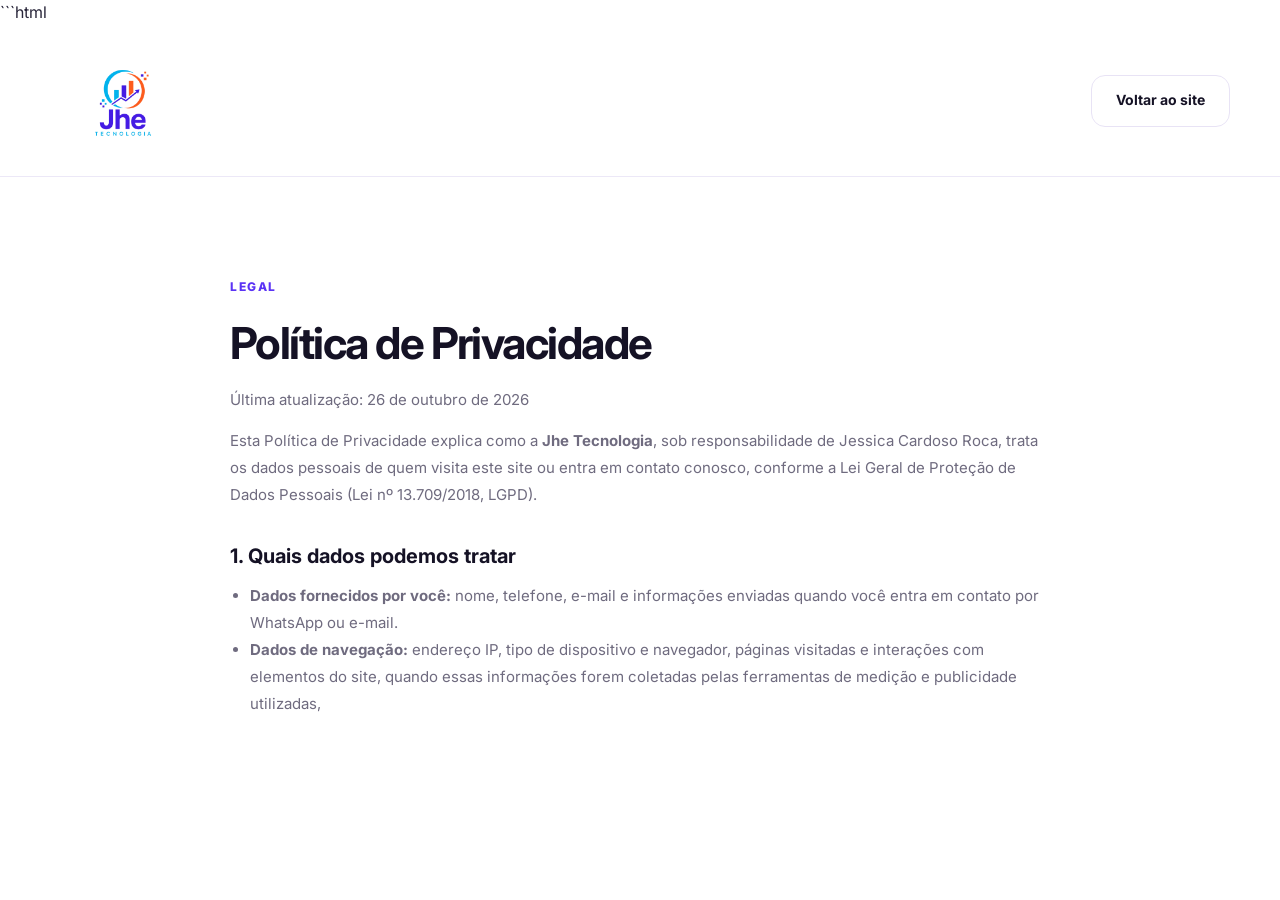
==== politica.html @ 6d031c2f "Rename privacidade.html to politica.html" ====
```html
<!DOCTYPE html>
<html lang="pt-BR">
<head>
    <meta charset="UTF-8">
    <meta name="viewport" content="width=device-width, initial-scale=1.0">

    <title>Política de Privacidade | Jhe Tecnologia</title>

    <meta
        name="description"
        content="Política de Privacidade da Jhe Tecnologia: informações sobre o tratamento de dados pessoais, cookies e contatos realizados pelo site."
    >

    <meta name="robots" content="index, follow">

    <link
        rel="canonical"
        href="https://www.jhetecnologia.com.br/privacidade.html"
    >

    <link rel="icon" type="image/png" href="Logo.png">

    <link rel="preconnect" href="https://fonts.googleapis.com">
    <link rel="preconnect" href="https://fonts.gstatic.com" crossorigin>

    <link
        href="https://fonts.googleapis.com/css2?family=Inter:wght@400;500;600;700;800&display=swap"
        rel="stylesheet"
    >

    <link rel="stylesheet" href="estilos.css">
</head>

<body>

    <header class="header">
        <div class="container header-content">

            <a
                href="index.html"
                class="logo"
                aria-label="Jhe Tecnologia - página inicial"
            >
                <img
                    src="Logo.png"
                    alt="Jhe Tecnologia"
                    class="logo-image"
                >
            </a>

            <a href="index.html" class="btn btn-secondary">
                Voltar ao site
            </a>

        </div>
    </header>

    <main>
        <section class="section">
            <div class="container legal">

                <span class="section-kicker">LEGAL</span>

                <h1>Política de Privacidade</h1>

                <p class="legal-date">
                    Última atualização: 26 de outubro de 2026
                </p>

                <p>
                    Esta Política de Privacidade explica como a
                    <strong>Jhe Tecnologia</strong>, sob responsabilidade
                    de Jessica Cardoso Roca, trata os dados pessoais de
                    quem visita este site ou entra em contato conosco,
                    conforme a Lei Geral de Proteção de Dados Pessoais
                    (Lei nº 13.709/2018, LGPD).
                </p>

                <h2>1. Quais dados podemos tratar</h2>

                <ul>
                    <li>
                        <strong>Dados fornecidos por você:</strong>
                        nome, telefone, e-mail e informações enviadas
                        quando você entra em contato por WhatsApp ou
                        e-mail.
                    </li>

                    <li>
                        <strong>Dados de navegação:</strong>
                        endereço IP, tipo de dispositivo e navegador,
                        páginas visitadas e interações com elementos
                        do site, quando essas informações forem
                        coletadas pelas ferramentas de medição e
                        publicidade utilizadas,
---- estilos.css ----
/* =========================================================
   ESTILOS PRINCIPAIS
   ========================================================= */

:root {
  --primary: #5B33F5;
  --primary-dark: #4326C9;
  --secondary: #24BAEF;
  --orange: #FF6839;

  --dark: #151225;
  --dark-2: #211B38;

  --light: #f7f5ff;
  --light-2: #efebff;

  --white: #ffffff;
  --text: #29263a;
  --muted: #6f6b7f;
  --border: #e8e3f5;

  --shadow: 0 20px 50px rgba(33, 27, 56, 0.08);
  --radius: 24px;

  --container: 1180px;
}


/* =========================================================
   RESET
   ========================================================= */

* {
  margin: 0;
  padding: 0;
  box-sizing: border-box;
}

html {
  scroll-behavior: smooth;
}

body {
  font-family: "Inter", sans-serif;
  color: var(--text);
  background: var(--white);
  line-height: 1.6;
  overflow-x: hidden;
}

img {
  max-width: 100%;
  display: block;
}

a {
  color: inherit;
  text-decoration: none;
}

button,
input,
textarea,
select {
  font: inherit;
}

.container {
  width: min(var(--container), calc(100% - 40px));
  margin: 0 auto;
}


/* =========================================================
   HEADER
   ========================================================= */

.header {
  position: sticky;
  top: 0;
  z-index: 1000;

  background: rgba(255, 255, 255, 0.94);

  backdrop-filter: blur(14px);

  border-bottom: 1px solid rgba(232, 227, 245, 0.8);
}

.header-content {
  min-height: 82px;

  display: flex;
  align-items: center;
  justify-content: space-between;

  gap: 30px;
}

.logo {
  display: inline-flex;
  align-items: center;
}

.logo-image {
  width: 150px;
  height: auto;
}

.logo-subtitle {
  margin-left: 10px;

  color: var(--muted);

  font-size: 10px;
  font-weight: 700;

  line-height: 1.2;

  white-space: nowrap;
}

.nav {
  display: flex;
  align-items: center;
  gap: 28px;
}

.nav a {
  font-size: 14px;
  font-weight: 600;
  color: var(--text);

  transition: color 0.25s ease;
}

.nav a:hover {
  color: var(--primary);
}

.menu-toggle {
  display: none;

  width: 44px;
  height: 44px;

  border: 0;
  border-radius: 12px;

  background: var(--light);

  cursor: pointer;

  align-items: center;
  justify-content: center;

  flex-direction: column;
  gap: 5px;
}

.menu-toggle span {
  width: 20px;
  height: 2px;

  background: var(--dark);

  border-radius: 4px;
}


/* =========================================================
   BOTÕES
   ========================================================= */

.btn {
  min-height: 52px;

  padding: 0 24px;

  border-radius: 14px;

  display: inline-flex;
  align-items: center;
  justify-content: center;

  gap: 8px;

  font-size: 14px;
  font-weight: 700;

  transition:
    transform 0.25s ease,
    box-shadow 0.25s ease,
    background 0.25s ease,
    border-color 0.25s ease,
    color 0.25s ease;
}

.btn:hover {
  transform: translateY(-2px);
}

.btn-primary {
  color: var(--white);

  background: var(--primary);

  box-shadow:
    0 12px 25px rgba(91, 51, 245, 0.22);
}

.btn-primary:hover {
  background: var(--primary-dark);
}

.btn-secondary {
  color: var(--dark);

  background: var(--white);

  border: 1px solid var(--border);
}

.btn-secondary:hover {
  border-color: var(--primary);
  color: var(--primary);
}


/* =========================================================
   HERO
   ========================================================= */

.hero {
  position: relative;

  padding: 100px 0 90px;

  background:
    radial-gradient(
      circle at 85% 20%,
      rgba(36, 186, 239, 0.12),
      transparent 30%
    ),
    radial-gradient(
      circle at 10% 30%,
      rgba(91, 51, 245, 0.08),
      transparent 32%
    ),
    var(--light);

  overflow: hidden;
}

.hero-grid {
  display: grid;

  grid-template-columns: 1.05fr 0.95fr;

  align-items: center;

  gap: 70px;
}

.hero-content {
  max-width: 640px;
}

.eyebrow {
  display: inline-flex;
  align-items: center;

  gap: 8px;

  margin-bottom: 18px;

  color: var(--primary);

  font-size: 12px;
  font-weight: 800;

  text-transform: uppercase;

  letter-spacing: 0.12em;
}

.hero h1 {
  max-width: 680px;

  margin-bottom: 24px;

  color: var(--dark);

  font-size: clamp(42px, 5vw, 66px);

  line-height: 1.03;

  letter-spacing: -0.045em;
}

.hero-content > p {
  max-width: 600px;

  margin-bottom: 32px;

  color: var(--muted);

  font-size: 18px;

  line-height: 1.7;
}

.hero-buttons {
  display: flex;
  flex-wrap: wrap;

  gap: 12px;
}

.hero-trust {
  display: flex;
  flex-wrap: wrap;

  gap: 10px;

  margin-top: 28px;
}

.hero-trust span {
  padding: 8px 13px;

  border-radius: 999px;

  background: rgba(255, 255, 255, 0.75);

  border: 1px solid var(--border);

  color: var(--muted);

  font-size: 11px;
  font-weight: 700;
}


/* =========================================================
   DASHBOARD / MÉTODO
   ========================================================= */

.hero-visual {
  display: flex;
  justify-content: center;
}

.dashboard {
  width: 100%;
  max-width: 540px;

  padding: 26px;

  border-radius: 28px;

  background: var(--dark);

  box-shadow:
    0 30px 70px rgba(21, 18, 37, 0.22);

  color: var(--white);
}

.dashboard-top {
  display: flex;

  justify-content: space-between;
  align-items: center;

  margin-bottom: 24px;
}

.dashboard-top small {
  display: block;

  margin-bottom: 3px;

  color: rgba(255, 255, 255, 0.52);

  font-size: 9px;
  font-weight: 700;

  letter-spacing: 0.12em;
}

.dashboard-top strong {
  font-size: 17px;
}

.dashboard-dot {
  width: 10px;
  height: 10px;

  border-radius: 50%;

  background: var(--secondary);

  box-shadow:
    0 0 18px rgba(36, 186, 239, 0.8);
}

.metrics {
  display: grid;

  grid-template-columns: repeat(3, 1fr);

  gap: 10px;
}

.metric {
  min-height: 115px;

  padding: 17px 14px;

  border-radius: 17px;

  background: rgba(255, 255, 255, 0.055);

  border: 1px solid rgba(255, 255, 255, 0.07);

  transition:
    transform 0.25s ease,
    background 0.25s ease;
}

.metric:hover {
  transform: translateY(-2px);

  background: rgba(255, 255, 255, 0.075);
}

.metric span {
  display: block;

  margin-bottom: 8px;

  color: rgba(255, 255, 255, 0.62);

  font-size: 10px;
  font-weight: 600;
}

.metric strong {
  display: block;

  margin-bottom: 5px;

  color: var(--white);

  font-size: 20px;

  line-height: 1.1;
}

.metric small {
  color: rgba(255, 255, 255, 0.42);

  font-size: 8px;

  line-height: 1.4;
}

.chart-area {
  margin-top: 18px;

  padding: 18px;

  border-radius: 18px;

  background: rgba(255, 255, 255, 0.045);

  border: 1px solid rgba(255, 255, 255, 0.06);
}

.chart-labels {
  display: flex;

  justify-content: space-between;

  color: rgba(255, 255, 255, 0.48);

  font-size: 9px;

  margin-bottom: 15px;
}

.chart {
  height: 100px;

  display: flex;

  align-items: end;

  gap: 10px;
}

.chart i {
  display: block;

  flex: 1;

  border-radius: 7px 7px 3px 3px;

  background:
    linear-gradient(
      to top,
      var(--primary),
      var(--secondary)
    );

  transition:
    opacity 0.25s ease,
    transform 0.25s ease;
}

.chart i:hover {
  opacity: 0.85;

  transform: translateY(-3px);
}

.chart i:nth-child(1) {
  height: 38%;
}

.chart i:nth-child(2) {
  height: 48%;
}

.chart i:nth-child(3) {
  height: 43%;
}

.chart i:nth-child(4) {
  height: 66%;
}

.chart i:nth-child(5) {
  height: 58%;
}

.chart i:nth-child(6) {
  height: 78%;
}

.chart i:nth-child(7) {
  height: 92%;
}

.dashboard-footer {
  display: flex;

  gap: 9px;

  flex-wrap: wrap;

  margin-top: 18px;
}

.dashboard-footer span {
  padding: 7px 10px;

  border-radius: 999px;

  background: rgba(255, 255, 255, 0.06);

  color: rgba(255, 255, 255, 0.58);

  font-size: 9px;
  font-weight: 600;
}


/* =========================================================
   SEÇÕES
   ========================================================= */

section {
  scroll-margin-top: 100px;
}

.section {
  padding: 100px 0;
}

.section-light {
  background: var(--light);
}

.section-dark {
  background: var(--dark);

  color: var(--white);
}

.section-heading {
  max-width: 720px;

  margin-bottom: 55px;
}

.section-heading.center {
  margin-left: auto;
  margin-right: auto;

  text-align: center;
}

.section-kicker {
  display: block;

  margin-bottom: 12px;

  color: var(--primary);

  font-size: 11px;
  font-weight: 800;

  text-transform: uppercase;

  letter-spacing: 0.13em;
}

.section-heading h2 {
  margin-bottom: 18px;

  color: var(--dark);

  font-size: clamp(32px, 4vw, 48px);

  line-height: 1.08;

  letter-spacing: -0.035em;
}

.section-heading p {
  color: var(--muted);

  font-size: 16px;

  line-height: 1.75;
}


/* =========================================================
   DORES / PROBLEMAS
   ========================================================= */

.pain-grid {
  display: grid;

  grid-template-columns: repeat(3, 1fr);

  gap: 18px;
}

.pain-card {
  padding: 30px;

  border: 1px solid var(--border);

  border-radius: var(--radius);

  background: var(--white);

  box-shadow: var(--shadow);

  transition:
    transform 0.25s ease,
    box-shadow 0.25s ease;
}

.pain-card:hover {
  transform: translateY(-4px);

  box-shadow:
    0 24px 55px rgba(33, 27, 56, 0.11);
}

.pain-number {
  display: inline-flex;

  margin-bottom: 22px;

  color: var(--primary);

  font-size: 12px;
  font-weight: 800;
}

.pain-card h3 {
  margin-bottom: 12px;

  color: var(--dark);

  font-size: 20px;

  line-height: 1.25;
}

.pain-card p {
  color: var(--muted);

  font-size: 14px;

  line-height: 1.7;
}


/* =========================================================
   SERVIÇOS
   ========================================================= */

.services-grid {
  display: grid;

  grid-template-columns: repeat(4, 1fr);

  gap: 18px;
}

.service-card {
  padding: 30px 24px;

  border-radius: var(--radius);

  background: var(--white);

  border: 1px solid var(--border);

  transition:
    transform 0.25s ease,
    box-shadow 0.25s ease,
    border-color 0.25s ease;
}

.service-card:hover {
  transform: translateY(-5px);

  border-color: rgba(91, 51, 245, 0.25);

  box-shadow: var(--shadow);
}

.service-number {
  display: block;

  margin-bottom: 24px;

  color: var(--primary);

  font-size: 11px;
  font-weight: 800;
}

.service-card h3 {
  margin-bottom: 12px;

  color: var(--dark);

  font-size: 20px;

  line-height: 1.25;
}

.service-card p {
  color: var(--muted);

  font-size: 13px;

  line-height: 1.7;
}

.service-card p strong {
  color: var(--dark);

  font-weight: 700;
}


/* =========================================================
   BOTÃO DOS SERVIÇOS
   ========================================================= */

.service-card .btn {
  width: 100%;

  min-height: 46px;

  margin-top: 24px;

  color: var(--primary);

  background: var(--white);

  border: 1px solid rgba(91, 51, 245, 0.30);

  box-shadow:
    0 5px 14px rgba(33, 27, 56, 0.04);

  transition:
    background 0.25s ease,
    border-color 0.25s ease,
    color 0.25s ease,
    transform 0.25s ease,
    box-shadow 0.25s ease;
}

.service-card .btn:hover {
  background: var(--primary);

  border-color: var(--primary);

  color: var(--white);

  transform: translateY(-3px);

  box-shadow:
    0 12px 25px rgba(91, 51, 245, 0.24);
}


/* =========================================================
   DIFERENCIAIS
   ========================================================= */

.differentials {
  background: var(--dark);

  color: var(--white);
}

.differentials .section-heading h2 {
  color: var(--white);
}

.differentials .section-heading p {
  color: rgba(255, 255, 255, 0.62);
}

.differentials-grid {
  display: grid;

  grid-template-columns: repeat(4, 1fr);

  gap: 18px;
}

.differential-card {
  padding: 30px 24px;

  border-radius: var(--radius);

  background: rgba(255, 255, 255, 0.045);

  border: 1px solid rgba(255, 255, 255, 0.08);

  transition:
    transform 0.25s ease,
    background 0.25s ease,
    border-color 0.25s ease;
}

.differential-card:hover {
  transform: translateY(-4px);

  background: rgba(255, 255, 255, 0.065);

  border-color: rgba(36, 186, 239, 0.22);
}

.differential-number {
  display: block;

  margin-bottom: 22px;

  color: var(--secondary);

  font-size: 11px;
  font-weight: 800;
}

.differential-card h3 {
  margin-bottom: 12px;

  font-size: 18px;
}

.differential-card p {
  color: rgba(255, 255, 255, 0.58);

  font-size: 13px;

  line-height: 1.7;
}


/* =========================================================
   SOBRE
   ========================================================= */

.about-grid {
  display: grid;

  grid-template-columns: 0.85fr 1.15fr;

  gap: 70px;

  align-items: center;
}

.about-box {
  min-height: 350px;

  padding: 40px;

  border-radius: 30px;

  background:
    linear-gradient(
      145deg,
      rgba(91, 51, 245, 0.12),
      rgba(36, 186, 239, 0.08)
    );

  border: 1px solid var(--border);

  display: flex;

  flex-direction: column;

  justify-content: center;
}

.about-box span {
  margin-bottom: 12px;

  color: var(--primary);

  font-size: 11px;
  font-weight: 800;

  text-transform: uppercase;

  letter-spacing: 0.12em;
}

.about-box strong {
  color: var(--dark);

  font-size: 32px;

  line-height: 1.15;
}

.about-content h2 {
  margin-bottom: 20px;

  color: var(--dark);

  font-size: clamp(32px, 4vw, 46px);

  line-height: 1.08;

  letter-spacing: -0.035em;
}

.about-content p {
  margin-bottom: 17px;

  color: var(--muted);

  font-size: 15px;

  line-height: 1.8;
}

.about-content p strong {
  color: var(--dark);

  font-weight: 800;
}

.about-highlight {
  display: inline-block;

  margin-bottom: 18px !important;

  color: var(--primary) !important;

  font-size: 16px !important;

  line-height: 1.5 !important;
}


/* =========================================================
   PROCESSO
   ========================================================= */

.process-grid {
  display: grid;

  grid-template-columns: repeat(4, 1fr);

  gap: 18px;
}

.process-card {
  padding: 28px 24px;

  border-radius: var(--radius);

  background: var(--white);

  border: 1px solid var(--border);

  transition:
    transform 0.25s ease,
    box-shadow 0.25s ease;
}

.process-card:hover {
  transform: translateY(-4px);

  box-shadow: var(--shadow);
}

.process-number {
  display: inline-flex;

  width: 38px;
  height: 38px;

  align-items: center;
  justify-content: center;

  margin-bottom: 22px;

  border-radius: 12px;

  background: var(--light-2);

  color: var(--primary);

  font-size: 12px;
  font-weight: 800;
}

.process-card h3 {
  margin-bottom: 10px;

  color: var(--dark);

  font-size: 18px;
}

.process-card p {
  color: var(--muted);

  font-size: 13px;

  line-height: 1.7;
}


/* =========================================================
   INVESTIMENTOS
   ========================================================= */

.investments {
  background: var(--light);
}


/*
   5 planos:
   3 na primeira linha
   2 centralizados na segunda linha
*/

.plans-grid {
  display: grid;

  grid-template-columns: repeat(6, minmax(0, 1fr));

  gap: 18px;

  align-items: stretch;
}


/* =========================================================
   PLANOS
   ========================================================= */

.plan {
  grid-column: span 2;

  min-width: 0;

  padding: 32px 24px;

  border-radius: 24px;

  background: var(--white);

  border: 1px solid var(--border);

  display: flex;

  flex-direction: column;

  transition:
    transform 0.25s ease,
    box-shadow 0.25s ease,
    border-color 0.25s ease;
}


/* =========================================================
   POSIÇÃO DOS PLANOS
   ========================================================= */

.plan:nth-child(1) {
  order: 1;
}

.plan:nth-child(2) {
  order: 2;
}

.plan:nth-child(3) {
  order: 3;
}

.plan:nth-child(4) {
  order: 4;

  grid-column: 2 / span 2;
}

.plan:nth-child(5) {
  order: 5;

  grid-column: 4 / span 2;
}


/* =========================================================
   HOVER DOS PLANOS
   ========================================================= */

.plan:hover {
  transform: translateY(-5px);

  box-shadow: var(--shadow);
}


/* =========================================================
   PLANO DESTAQUE
   ========================================================= */

.plan.featured {
  position: relative;

  border-color: var(--primary);

  box-shadow:
    0 18px 45px rgba(91, 51, 245, 0.12);
}

.plan-badge {
  position: absolute;

  top: 18px;
  right: 18px;

  padding: 6px 9px;

  border-radius: 999px;

  background: var(--primary);

  color: var(--white);

  font-size: 8px;
  font-weight: 800;

  letter-spacing: 0.04em;
}


/* =========================================================
   CABEÇALHO DOS PLANOS
   ========================================================= */

.plan-header {
  margin-bottom: 25px;
}

.plan-name {
  min-height: 54px;

  margin-bottom: 13px;

  color: var(--dark);

  font-size: 18px;

  line-height: 1.25;

  font-weight: 800;
}

.plan h3 {
  margin-bottom: 6px;

  color: var(--primary);

  font-size: 31px;

  line-height: 1;

  letter-spacing: -0.035em;
}

.plan-period {
  display: inline-block;

  margin-bottom: 10px;

  color: var(--muted);

  font-size: 9px;

  font-weight: 800;

  line-height: 1.2;

  letter-spacing: 0.08em;
}

.plan-header p {
  min-height: 92px;

  color: var(--muted);

  font-size: 11px;

  line-height: 1.6;
}


/* =========================================================
   OBSERVAÇÃO DOS INVESTIMENTOS
   ========================================================= */

.plans-note {
  max-width: 760px;

  margin: 25px auto 0;

  color: var(--muted);

  font-size: 11px;

  line-height: 1.6;

  text-align: center;
}


/* =========================================================
   LISTA DOS PLANOS
   ========================================================= */

.plan-list {
  list-style: none;

  display: grid;

  gap: 11px;

  margin-bottom: 28px;

  flex: 1;
}

.plan li {
  position: relative;

  padding-left: 20px;

  color: var(--text);

  font-size: 12px;

  line-height: 1.55;
}

.plan li::before {
  content: "✓";

  position: absolute;

  left: 0;
  top: 0;

  color: var(--primary);

  font-size: 12px;

  font-weight: 800;
}


/* =========================================================
   BOTÃO DOS PLANOS
   ========================================================= */

.plan .btn {
  width: 100%;

  min-height: 49px;

  margin-top: auto;

  font-size: 13px;
}


/* =========================================================
   FAQ
   ========================================================= */

.faq-grid {
  max-width: 900px;

  margin: 0 auto;
}

.faq-item {
  margin-bottom: 16px;

  padding: 0;

  border: 1px solid var(--border);

  border-radius: 20px;

  background: var(--white);

  box-shadow:
    0 10px 30px rgba(33, 27, 56, 0.045);

  overflow: hidden;

  transition:
    border-color 0.25s ease,
    box-shadow 0.25s ease,
    transform 0.25s ease;
}

.faq-item:hover {
  border-color: rgba(91, 51, 245, 0.28);

  box-shadow:
    0 16px 38px rgba(33, 27, 56, 0.09);

  transform: translateY(-2px);
}

.faq-item summary {
  position: relative;

  display: flex;

  align-items: center;

  min-height: 74px;

  padding: 22px 62px 22px 26px;

  list-style: none;

  cursor: pointer;

  color: var(--dark);

  font-size: 15px;

  font-weight: 700;

  transition:
    color 0.25s ease,
    background 0.25s ease;
}

.faq-item summary::-webkit-details-marker {
  display: none;
}

.faq-item summary::after {
  content: "+";

  position: absolute;

  right: 20px;
  top: 50%;

  width: 32px;
  height: 32px;

  display: flex;

  align-items: center;
  justify-content: center;

  transform: translateY(-50%);

  border-radius: 50%;

  background: var(--light-2);

  color: var(--primary);

  font-size: 20px;

  font-weight: 400;

  transition:
    transform 0.25s ease,
    background 0.25s ease,
    color 0.25s ease;
}

.faq-item summary:hover {
  color: var(--primary);

  background: rgba(91, 51, 245, 0.025);
}

.faq-item[open] {
  border-color: rgba(91, 51, 245, 0.30);

  box-shadow:
    0 18px 42px rgba(91, 51, 245, 0.08);
}

.faq-item[open] summary {
  color: var(--primary);

  background: rgba(91, 51, 245, 0.025);
}

.faq-item[open] summary::after {
  content: "−";

  background: var(--primary);

  color: var(--white);
}

.faq-item p {
  max-width: 800px;

  margin: 0;

  padding: 0 26px 26px;

  color: var(--muted);

  font-size: 14px;

  line-height: 1.8;
}


/* =========================================================
   BLOCO MARKETING DIGITAL
   ========================================================= */

.seo-section {
  padding: 100px 0;

  background:
    linear-gradient(
      180deg,
      var(--white) 0%,
      var(--light) 100%
    );
}

.seo-grid {
  display: grid;

  grid-template-columns: 1.05fr 0.95fr;

  gap: 60px;

  align-items: center;
}

.seo-content {
  max-width: 680px;

  padding: 42px;

  border-radius: 28px;

  background: var(--white);

  border: 1px solid var(--border);

  box-shadow:
    0 18px 45px rgba(33, 27, 56, 0.06);
}

.seo-content h2 {
  margin-bottom: 18px;

  color: var(--dark);

  font-size: clamp(32px, 4vw, 46px);

  line-height: 1.08;

  letter-spacing: -0.035em;
}

.seo-content p {
  color: var(--muted);

  font-size: 15px;

  line-height: 1.8;
}

.seo-points {
  display: grid;

  gap: 12px;
}

.seo-point {
  padding: 21px;

  border-radius: 18px;

  background: var(--white);

  border: 1px solid var(--border);

  box-shadow:
    0 8px 24px rgba(33, 27, 56, 0.035);

  transition:
    transform 0.25s ease,
    border-color 0.25s ease,
    box-shadow 0.25s ease;
}

.seo-point:hover {
  transform: translateY(-3px);

  border-color: rgba(91, 51, 245, 0.22);

  box-shadow:
    0 14px 30px rgba(33, 27, 56, 0.07);
}

.seo-point strong {
  display: block;

  margin-bottom: 5px;

  color: var(--dark);

  font-size: 14px;
}

.seo-point span {
  color: var(--muted);

  font-size: 12px;

  line-height: 1.6;
}


/* =========================================================
   CTA
   ========================================================= */

.cta {
  padding: 100px 0;

  background:
    radial-gradient(
      circle at 20% 20%,
      rgba(36, 186, 239, 0.18),
      transparent 30%
    ),
    radial-gradient(
      circle at 80% 80%,
      rgba(91, 51, 245, 0.22),
      transparent 32%
    ),
    var(--dark);

  color: var(--white);
}

.cta-box {
  position: relative;

  max-width: 900px;

  margin: 0 auto;

  padding: 70px 60px;

  text-align: center;

  border-radius: 28px;

  background:
    linear-gradient(
      135deg,
      rgba(91, 51, 245, 0.97),
      rgba(67, 38, 201, 0.97)
    );

  border: 1px solid rgba(255, 255, 255, 0.12);

  box-shadow:
    0 30px 70px rgba(21, 18, 37, 0.28);

  overflow: hidden;

  transition:
    transform 0.25s ease,
    box-shadow 0.25s ease;
}

.cta-box:hover {
  transform: translateY(-3px);

  box-shadow:
    0 35px 80px rgba(21, 18, 37, 0.32);
}

.cta-box::before {
  content: "";

  position: absolute;

  width: 280px;
  height: 280px;

  top: -165px;
  right: -80px;

  border-radius: 50%;

  background: rgba(255, 255, 255, 0.08);
}

.cta-box::after {
  content: "";

  position: absolute;

  width: 220px;
  height: 220px;

  bottom: -160px;
  left: -60px;

  border-radius: 50%;

  background: rgba(36, 186, 239, 0.11);
}

.cta-box h2,
.cta-box p,
.cta-box .btn {
  position: relative;

  z-index: 1;
}

.cta-box h2 {
  margin-bottom: 18px;

  color: var(--white);

  font-size: clamp(34px, 5vw, 52px);

  line-height: 1.08;

  letter-spacing: -0.04em;
}

.cta-box p {
  max-width: 650px;

  margin: 0 auto 32px;

  color: rgba(255, 255, 255, 0.80);

  font-size: 16px;

  line-height: 1.75;
}

.cta .btn-primary {
  min-width: 190px;

  background: var(--white);

  color: var(--primary);

  box-shadow:
    0 12px 28px rgba(21, 18, 37, 0.18);
}

.cta .btn-primary:hover {
  background: var(--light);

  color: var(--primary-dark);

  box-shadow:
    0 16px 32px rgba(21, 18, 37, 0.24);
}


/* =========================================================
   FOOTER
   ========================================================= */

.footer {
  padding: 70px 0 25px;

  background: #100d1c;

  color: rgba(255, 255, 255, 0.58);
}

.footer-grid {
  display: grid;

  grid-template-columns:
    1.4fr
    1fr
    1fr
    1.2fr;

  gap: 45px;

  padding-bottom: 45px;

  border-bottom: 1px solid rgba(255, 255, 255, 0.08);
}

.footer-brand .logo {
  display: inline-flex;

  margin-bottom: 18px;
}

.footer-brand .logo-image {
  width: 135px;

  height: auto;
}

.footer-brand p {
  max-width: 300px;

  margin: 0;

  color: rgba(255, 255, 255, 0.52);

  font-size: 13px;

  line-height: 1.7;
}

.footer-column {
  display: flex;

  flex-direction: column;

  align-items: flex-start;

  gap: 11px;
}

.footer-column h3 {
  margin: 0 0 8px;

  color: var(--white);

  font-size: 13px;

  font-weight: 700;
}

.footer-column a {
  color: rgba(255, 255, 255, 0.55);

  font-size: 13px;

  line-height: 1.5;

  transition:
    color 0.25s ease,
    transform 0.25s ease;
}

.footer-column a:hover {
  color: var(--white);

  transform: translateX(2px);
}


/* =========================================================
   REDES SOCIAIS
   ========================================================= */

.social-links {
  display: flex;

  align-items: center;

  gap: 10px;

  margin-top: 12px;
}

.social-links a {
  width: 38px;
  height: 38px;

  display: inline-flex;

  align-items: center;
  justify-content: center;

  border-radius: 11px;

  background: rgba(255, 255, 255, 0.06);

  border: 1px solid rgba(255, 255, 255, 0.08);

  color: rgba(255, 255, 255, 0.70);

  transition:
    color 0.25s ease,
    background 0.25s ease,
    transform 0.25s ease,
    border-color 0.25s ease;
}

.social-links a:hover {
  color: var(--white);

  background: rgba(91, 51, 245, 0.28);

  border-color: rgba(91, 51, 245, 0.45);

  transform: translateY(-2px);
}

.social-links svg {
  width: 18px;
  height: 18px;

  display: block;

  fill: currentColor;
}


/* =========================================================
   RODAPÉ INFERIOR
   ========================================================= */

.footer-bottom {
  display: flex;

  align-items: center;

  justify-content: space-between;

  gap: 20px;

  padding-top: 22px;

  color: rgba(255, 255, 255, 0.38);

  font-size: 11px;
}

.footer-bottom a {
  color: rgba(255, 255, 255, 0.48);

  transition: color 0.25s ease;
}

.footer-bottom a:hover {
  color: var(--white);
}


/* =========================================================
   WHATSAPP FLUTUANTE
   NÃO ALTERAR VISUAL
   ========================================================= */

.whatsapp {
  position: fixed;

  right: 22px;
  bottom: 22px;

  z-index: 900;

  width: 58px;
  height: 58px;

  display: flex;

  align-items: center;
  justify-content: center;

  border-radius: 50%;

  background: #25D366;

  color: var(--white);

  box-shadow:
    0 14px 30px rgba(37, 211, 102, 0.28);

  transition:
    transform 0.25s ease,
    box-shadow 0.25s ease;
}

.whatsapp:hover {
  transform: translateY(-4px);

  box-shadow:
    0 18px 35px rgba(37, 211, 102, 0.35);
}

.whatsapp svg {
  width: 30px;
  height: 30px;

  display: block;

  fill: currentColor;
}


/* =========================================================
   ANIMAÇÕES
   ========================================================= */

.reveal {
  opacity: 0;

  transform: translateY(22px);

  transition:
    opacity 0.7s ease,
    transform 0.7s ease;
}

.reveal.visible {
  opacity: 1;

  transform: translateY(0);
}


/* =========================================================
   TABLET / NOTEBOOK
   ========================================================= */

@media (max-width: 1100px) {

  .hero-grid {
    gap: 45px;
  }

  .services-grid,
  .differentials-grid,
  .process-grid {
    grid-template-columns: repeat(2, 1fr);
  }

  .plans-grid {
    grid-template-columns: repeat(2, minmax(0, 1fr));
  }

  .plan:nth-child(4),
  .plan:nth-child(5) {
    grid-column: span 1;
  }
}


/* =========================================================
   TABLET
   ========================================================= */

@media (max-width: 900px) {

  .header-content {
    min-height: 72px;
  }

  .menu-toggle {
    display: flex;
  }

  .nav {
    position: absolute;

    top: 72px;

    left: 20px;
    right: 20px;

    display: none;

    flex-direction: column;

    align-items: stretch;

    gap: 0;

    padding: 10px;

    border-radius: 18px;

    background: var(--white);

    border: 1px solid var(--border);

    box-shadow: var(--shadow);
  }

  .nav.active {
    display: flex;
  }

  .nav a {
    padding: 13px 14px;

    border-radius: 10px;
  }

  .nav a:hover {
    background: var(--light);
  }

  .hero {
    padding: 75px 0 70px;
  }

  .hero-grid {
    grid-template-columns: 1fr;
  }

  .hero-content {
    max-width: 760px;
  }

  .hero-visual {
    justify-content: flex-start;
  }

  .dashboard {
    max-width: 680px;
  }

  .pain-grid {
    grid-template-columns: 1fr;
  }

  .about-grid,
  .seo-grid {
    grid-template-columns: 1fr;

    gap: 40px;
  }

  .seo-content {
    max-width: 100%;
  }

  .plans-grid {
    grid-template-columns: 1fr;

    max-width: 650px;

    margin-left: auto;
    margin-right: auto;
  }

  .plan {
    grid-column: auto !important;
  }

  .plan-name,
  .plan-header p {
    min-height: auto;
  }

  .footer-grid {
    grid-template-columns: repeat(2, 1fr);

    gap: 35px;
  }
}


/* =========================================================
   MOBILE
   ========================================================= */

@media (max-width: 600px) {

  .container {
    width: min(
      var(--container),
      calc(100% - 28px)
    );
  }

  .logo-image {
    width: 130px;
  }

  .logo-subtitle {
    display: block;

    max-width: 110px;

    font-size: 9px;
    line-height: 1.1;

    white-space: normal;
    text-align: left;
  }

  .hero {
    padding: 58px 0 60px;
  }

  .hero h1 {
    font-size: 40px;
  }

  .hero-content > p {
    font-size: 15px;
  }

  .hero-buttons {
    flex-direction: column;
  }

  .hero-buttons .btn {
    width: 100%;
  }

  .hero-trust {
    gap: 7px;
  }

  .hero-trust span {
    font-size: 10px;

    padding: 7px 10px;
  }

  .dashboard {
    padding: 18px;

    border-radius: 22px;
  }

  .metrics {
    grid-template-columns: 1fr;
  }

  .metric {
    min-height: auto;

    padding: 15px;
  }

  .section {
    padding: 70px 0;
  }

  .section-heading {
    margin-bottom: 35px;
  }

  .section-heading h2 {
    font-size: 32px;
  }

  .services-grid,
  .differentials-grid,
  .process-grid {
    grid-template-columns: 1fr;
  }

  .service-card .btn {
    min-height: 48px;
  }

  .about-box {
    min-height: 260px;

    padding: 30px;
  }

  .about-box strong {
    font-size: 27px;
  }

  .about-highlight {
    font-size: 15px !important;
  }

  .plan {
    padding: 28px 22px;
  }

  .plan h3 {
    font-size: 29px;
  }


  /* =====================================================
     FAQ
     ===================================================== */

  .faq-item {
    margin-bottom: 11px;

    border-radius: 16px;
  }

  .faq-item summary {
    min-height: 66px;

    padding: 19px 54px 19px 19px;

    font-size: 14px;
  }

  .faq-item summary::after {
    right: 16px;

    width: 28px;
    height: 28px;

    font-size: 18px;
  }

  .faq-item p {
    padding: 0 19px 21px;

    font-size: 13px;
  }


  /* =====================================================
     MARKETING
     ===================================================== */

  .seo-section {
    padding: 70px 0;
  }

  .seo-grid {
    gap: 28px;
  }

  .seo-content {
    padding: 28px 22px;

    border-radius: 22px;
  }

  .seo-content h2 {
    font-size: 32px;
  }

  .seo-content p {
    font-size: 14px;
  }

  .seo-point {
    padding: 17px;
  }


  /* =====================================================
     CTA
     ===================================================== */

  .cta {
    padding: 70px 0;
  }

  .cta-box {
    padding: 45px 24px;

    border-radius: 22px;
  }

  .cta-box h2 {
    font-size: 34px;
  }

  .cta-box p {
    font-size: 14px;
  }

  .cta .btn-primary {
    width: 100%;
  }


  /* =====================================================
     FOOTER
     ===================================================== */

  .footer {
    padding: 55px 0 20px;
  }

  .footer-grid {
    grid-template-columns: 1fr;

    gap: 32px;

    padding-bottom: 35px;
  }

  .footer-brand p {
    max-width: 320px;
  }

  .social-links {
    margin-top: 14px;
  }

  .social-links a {
    width: 36px;
    height: 36px;
  }

  .footer-bottom {
    flex-direction: column;

    align-items: flex-start;

    padding-top: 18px;
  }


  /* =====================================================
     WHATSAPP
     ===================================================== */

  .whatsapp {
    width: 54px;
    height: 54px;

    right: 16px;
    bottom: 16px;
  }

  .whatsapp svg {
    width: 28px;
    height: 28px;
  }
}

/* =========================================================
   JHE TECNOLOGIA - ADIÇÕES AO estilos.css
   Cole no FINAL do estilos.css.
   Mantém cores e fontes da marca.
   ========================================================= */


/* ---------- Seção de experiência ---------- */

.proof-facts {
  list-style: none;

  max-width: 900px;

  margin: 0 auto;

  display: grid;
  grid-template-columns: repeat(3, 1fr);
  gap: 14px;
}

.proof-facts li {
  padding: 24px;

  border: 1px solid var(--border);
  border-radius: 20px;

  background: var(--white);

  box-shadow: var(--shadow);
}

.proof-facts strong {
  display: block;

  margin-bottom: 6px;

  color: var(--dark);

  font-size: 16px;
}

.proof-facts span {
  display: block;

  color: var(--muted);

  font-size: 13px;
  line-height: 1.5;
}


/* ---------- "Para quem é" nos serviços ---------- */

.service-for {
  margin-top: 18px;
  padding-top: 16px;

  border-top: 1px solid var(--border);
}

.service-for strong {
  display: block;

  margin-bottom: 4px;

  color: var(--dark);

  font-size: 12px;
  font-weight: 800;
}

.service-for span {
  display: block;

  color: var(--muted);

  font-size: 13px;
  line-height: 1.6;
}


/* ---------- Página de política de privacidade ---------- */

.legal {
  max-width: 820px;
}

.legal h1 {
  margin-bottom: 8px;

  color: var(--dark);

  font-size: clamp(32px, 4vw, 44px);

  letter-spacing: -0.035em;
}

.legal-date {
  margin-bottom: 28px;

  font-size: 13px;
}

.legal h2 {
  margin: 32px 0 10px;

  color: var(--dark);

  font-size: 20px;
}

.legal p,
.legal li {
  color: var(--muted);

  font-size: 15px;
  line-height: 1.8;
}

.legal p {
  margin-bottom: 14px;
}

.legal ul {
  margin: 0 0 14px 20px;
}

.legal a {
  color: var(--primary);
  text-decoration: underline;
}


/* ---------- Legibilidade ---------- */

.section-kicker {
  font-size: 12px;
}

.hero-trust span {
  font-size: 12px;
}

.service-card p,
.differential-card p,
.process-card p {
  font-size: 14px;
}

.plan li {
  font-size: 13px;
}

.plan-header p {
  min-height: 96px;

  font-size: 13px;
}

.plan-period {
  font-size: 11px;
}

.plan-badge {
  font-size: 10px;
}

.plans-note {
  font-size: 13px;
}

.dashboard-top small,
.chart-labels {
  font-size: 10px;
}

.metric span,
.dashboard-footer span {
  font-size: 11px;
}

.metric small {
  font-size: 10px;
}


/* ---------- Acessibilidade ---------- */

a:focus-visible,
button:focus-visible,
summary:focus-visible {
  outline: 3px solid var(--secondary);
  outline-offset: 3px;
}

.skip-link {
  position: absolute;
  left: 16px;
  top: -60px;

  z-index: 2000;

  padding: 12px 18px;

  border-radius: 12px;

  background: var(--primary);
  color: var(--white);

  font-size: 14px;
  font-weight: 700;

  transition: top 0.2s ease;
}

.skip-link:focus {
  top: 12px;
}

@media (prefers-reduced-motion: reduce) {

  html {
    scroll-behavior: auto;
  }

  *,
  *::before,
  *::after {
    transition-duration: 0.01ms !important;
    animation-duration: 0.01ms !important;
  }

  .reveal {
    opacity: 1;
    transform: none;
  }
}


/* ---------- Robustez ---------- */

/* Sem JavaScript, o conteúdo não pode ficar invisível */
@media (scripting: none) {

  .reveal {
    opacity: 1;
    transform: none;
  }
}

/* Safari */
.header {
  -webkit-backdrop-filter: blur(14px);
}

@media (max-width: 900px) {

  .proof-facts {
    grid-template-columns: 1fr;
  }
}
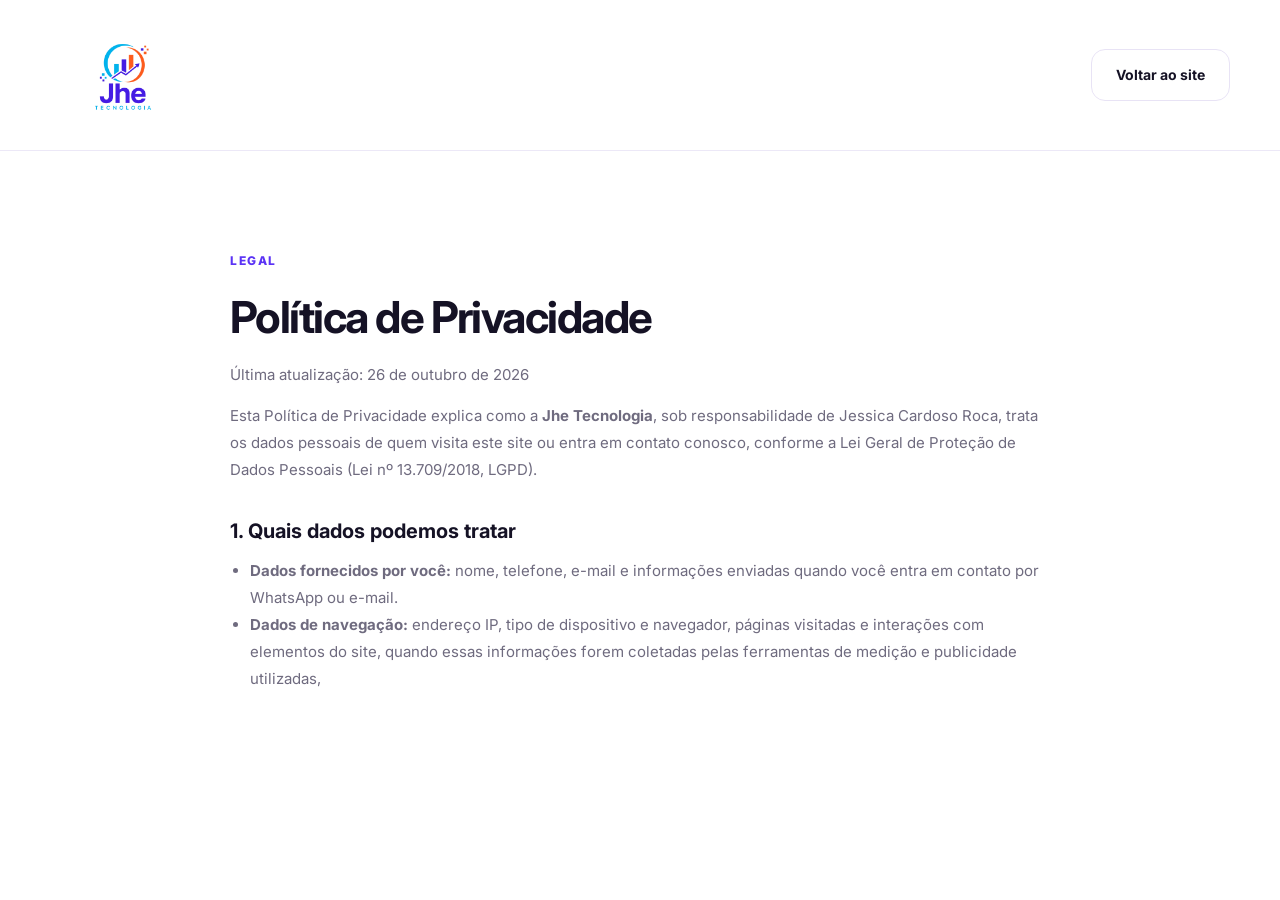
==== commit bad52d40: "Update politica.html" ====
--- a/politica.html
+++ b/politica.html
@@ -1,4 +1,3 @@
-```html
 <!DOCTYPE html>
 <html lang="pt-BR">
 <head>
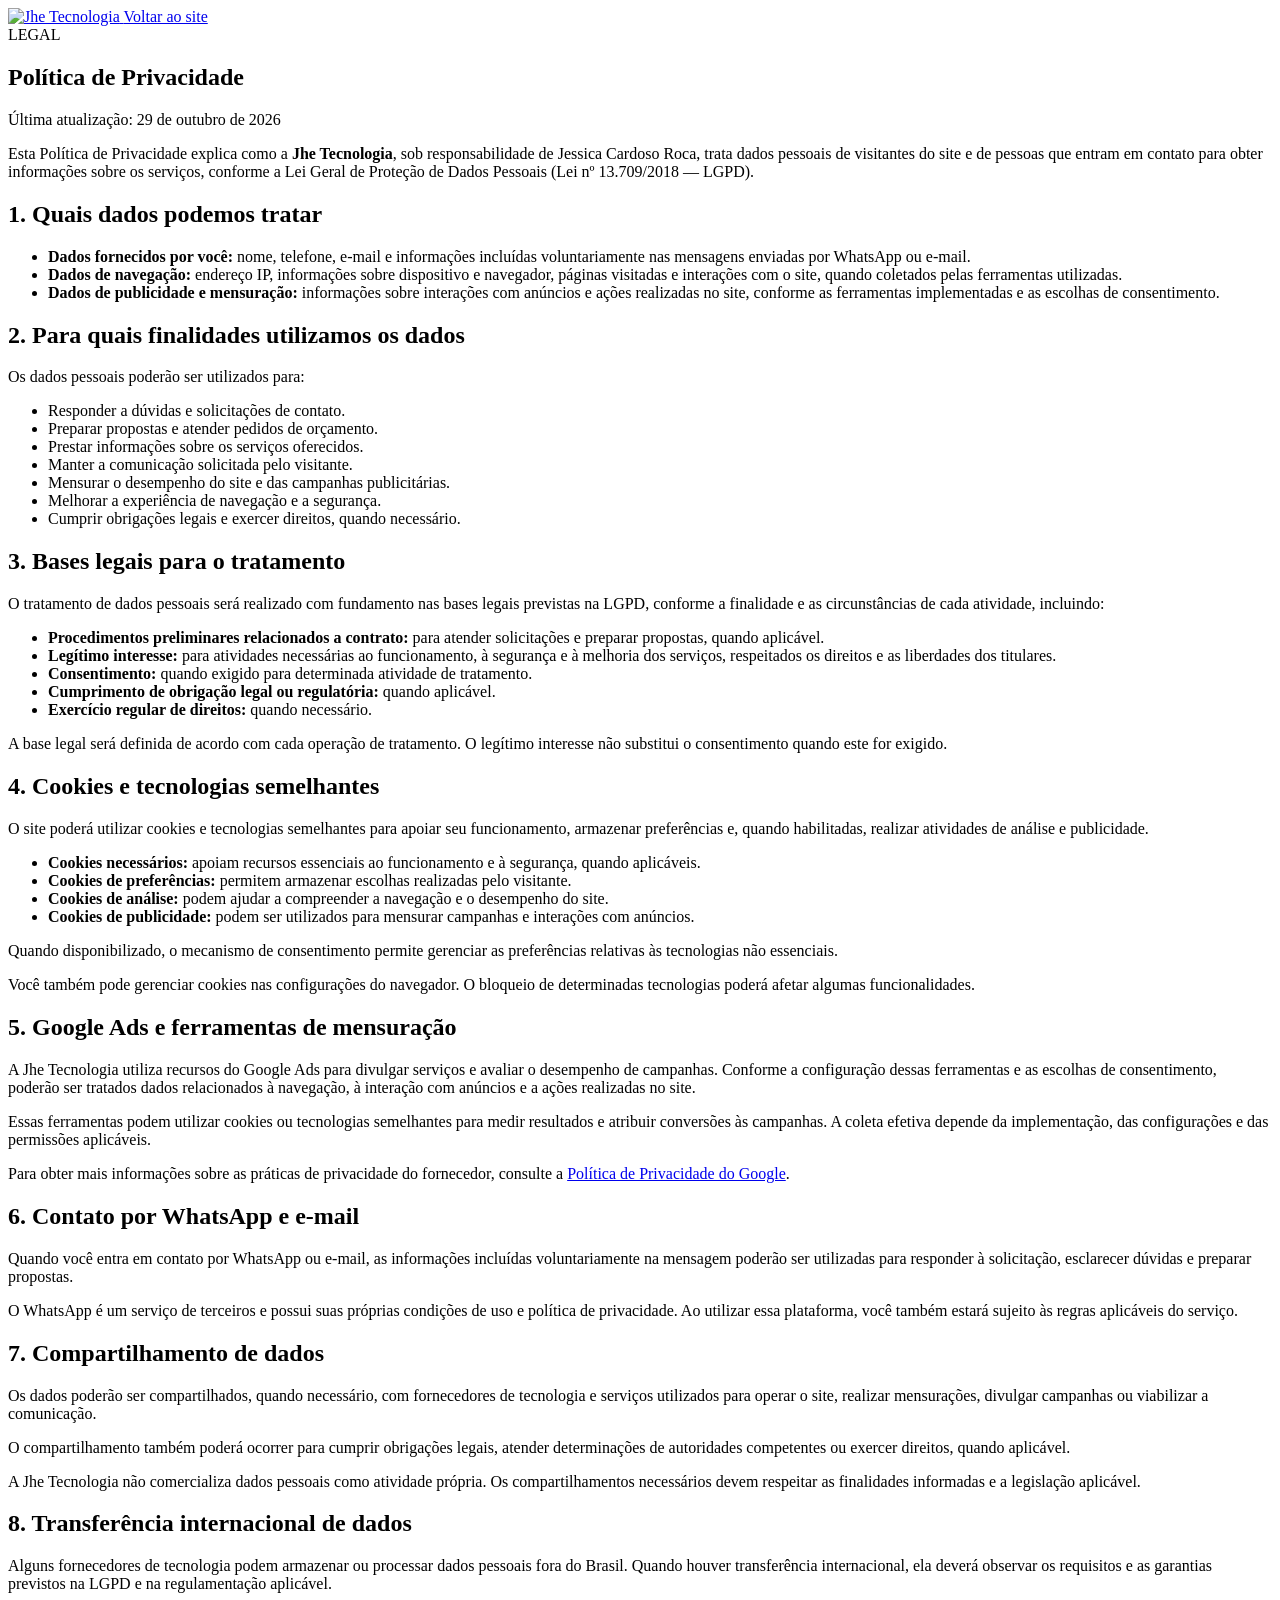
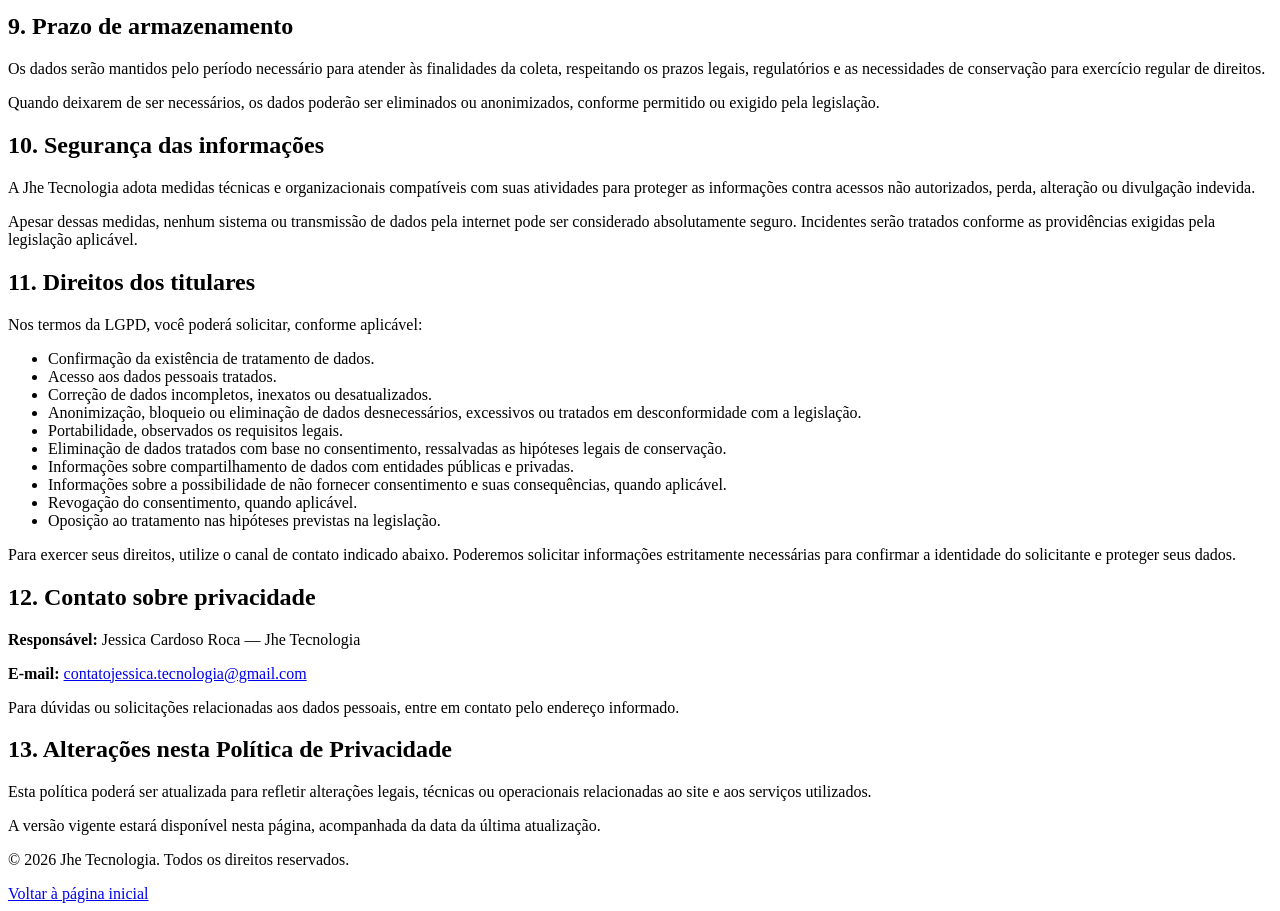
==== commit b729e21e: "Update politica.html" ====
--- a/politica.html
+++ b/politica.html
@@ -1,5 +1,7 @@
+
 <!DOCTYPE html>
 <html lang="pt-BR">
+
 <head>
     <meta charset="UTF-8">
     <meta name="viewport" content="width=device-width, initial-scale=1.0">
@@ -8,17 +10,21 @@
 
     <meta
         name="description"
-        content="Política de Privacidade da Jhe Tecnologia: informações sobre o tratamento de dados pessoais, cookies e contatos realizados pelo site."
+        content="Conheça a Política de Privacidade da Jhe Tecnologia e saiba como tratamos dados pessoais, cookies e informações de contato."
     >
 
     <meta name="robots" content="index, follow">
 
     <link
         rel="canonical"
-        href="https://www.jhetecnologia.com.br/privacidade.html"
+        href="https://www.jhetecnologia.com.br/politica.html"
     >
 
-    <link rel="icon" type="image/png" href="Logo.png">
+    <link
+        rel="icon"
+        type="image/png"
+        href="https://www.jhetecnologia.com.br/Logo.png"
+    >
 
     <link rel="preconnect" href="https://fonts.googleapis.com">
     <link rel="preconnect" href="https://fonts.gstatic.com" crossorigin>
@@ -28,7 +34,10 @@
         rel="stylesheet"
     >
 
-    <link rel="stylesheet" href="estilos.css">
+    <link
+        rel="stylesheet"
+        href="https://www.jhetecnologia.com.br/estilos.css"
+    >
 </head>
 
 <body>
@@ -37,18 +46,21 @@
         <div class="container header-content">
 
             <a
-                href="index.html"
+                href="https://www.jhetecnologia.com.br/index.html#inicio"
                 class="logo"
                 aria-label="Jhe Tecnologia - página inicial"
             >
                 <img
-                    src="Logo.png"
+                    src="https://www.jhetecnologia.com.br/Logo.png"
                     alt="Jhe Tecnologia"
                     class="logo-image"
                 >
             </a>
 
-            <a href="index.html" class="btn btn-secondary">
+            <a
+                href="https://www.jhetecnologia.com.br/index.html#inicio"
+                class="btn btn-secondary"
+            >
                 Voltar ao site
             </a>
 
@@ -64,16 +76,17 @@
                 <h1>Política de Privacidade</h1>
 
                 <p class="legal-date">
-                    Última atualização: 26 de outubro de 2026
+                    Última atualização: 29 de outubro de 2026
                 </p>
 
                 <p>
                     Esta Política de Privacidade explica como a
                     <strong>Jhe Tecnologia</strong>, sob responsabilidade
-                    de Jessica Cardoso Roca, trata os dados pessoais de
-                    quem visita este site ou entra em contato conosco,
-                    conforme a Lei Geral de Proteção de Dados Pessoais
-                    (Lei nº 13.709/2018, LGPD).
+                    de Jessica Cardoso Roca, trata dados pessoais de
+                    visitantes do site e de pessoas que entram em contato
+                    para obter informações sobre os serviços, conforme
+                    a Lei Geral de Proteção de Dados Pessoais
+                    (Lei nº 13.709/2018 — LGPD).
                 </p>
 
                 <h2>1. Quais dados podemos tratar</h2>
@@ -81,15 +94,329 @@
                 <ul>
                     <li>
                         <strong>Dados fornecidos por você:</strong>
-                        nome, telefone, e-mail e informações enviadas
-                        quando você entra em contato por WhatsApp ou
-                        e-mail.
+                        nome, telefone, e-mail e informações incluídas
+                        voluntariamente nas mensagens enviadas por
+                        WhatsApp ou e-mail.
                     </li>
 
                     <li>
                         <strong>Dados de navegação:</strong>
-                        endereço IP, tipo de dispositivo e navegador,
-                        páginas visitadas e interações com elementos
-                        do site, quando essas informações forem
-                        coletadas pelas ferramentas de medição e
-                        publicidade utilizadas,
+                        endereço IP, informações sobre dispositivo
+                        e navegador, páginas visitadas e interações
+                        com o site, quando coletados pelas ferramentas
+                        utilizadas.
+                    </li>
+
+                    <li>
+                        <strong>Dados de publicidade e mensuração:</strong>
+                        informações sobre interações com anúncios e
+                        ações realizadas no site, conforme as ferramentas
+                        implementadas e as escolhas de consentimento.
+                    </li>
+                </ul>
+
+                <h2>2. Para quais finalidades utilizamos os dados</h2>
+
+                <p>Os dados pessoais poderão ser utilizados para:</p>
+
+                <ul>
+                    <li>Responder a dúvidas e solicitações de contato.</li>
+                    <li>Preparar propostas e atender pedidos de orçamento.</li>
+                    <li>Prestar informações sobre os serviços oferecidos.</li>
+                    <li>Manter a comunicação solicitada pelo visitante.</li>
+                    <li>Mensurar o desempenho do site e das campanhas publicitárias.</li>
+                    <li>Melhorar a experiência de navegação e a segurança.</li>
+                    <li>Cumprir obrigações legais e exercer direitos, quando necessário.</li>
+                </ul>
+
+                <h2>3. Bases legais para o tratamento</h2>
+
+                <p>
+                    O tratamento de dados pessoais será realizado com
+                    fundamento nas bases legais previstas na LGPD,
+                    conforme a finalidade e as circunstâncias de cada
+                    atividade, incluindo:
+                </p>
+
+                <ul>
+                    <li>
+                        <strong>Procedimentos preliminares relacionados a contrato:</strong>
+                        para atender solicitações e preparar propostas,
+                        quando aplicável.
+                    </li>
+
+                    <li>
+                        <strong>Legítimo interesse:</strong>
+                        para atividades necessárias ao funcionamento,
+                        à segurança e à melhoria dos serviços, respeitados
+                        os direitos e as liberdades dos titulares.
+                    </li>
+
+                    <li>
+                        <strong>Consentimento:</strong>
+                        quando exigido para determinada atividade de tratamento.
+                    </li>
+
+                    <li>
+                        <strong>Cumprimento de obrigação legal ou regulatória:</strong>
+                        quando aplicável.
+                    </li>
+
+                    <li>
+                        <strong>Exercício regular de direitos:</strong>
+                        quando necessário.
+                    </li>
+                </ul>
+
+                <p>
+                    A base legal será definida de acordo com cada operação
+                    de tratamento. O legítimo interesse não substitui o
+                    consentimento quando este for exigido.
+                </p>
+
+                <h2>4. Cookies e tecnologias semelhantes</h2>
+
+                <p>
+                    O site poderá utilizar cookies e tecnologias semelhantes
+                    para apoiar seu funcionamento, armazenar preferências e,
+                    quando habilitadas, realizar atividades de análise e
+                    publicidade.
+                </p>
+
+                <ul>
+                    <li>
+                        <strong>Cookies necessários:</strong>
+                        apoiam recursos essenciais ao funcionamento e
+                        à segurança, quando aplicáveis.
+                    </li>
+
+                    <li>
+                        <strong>Cookies de preferências:</strong>
+                        permitem armazenar escolhas realizadas pelo visitante.
+                    </li>
+
+                    <li>
+                        <strong>Cookies de análise:</strong>
+                        podem ajudar a compreender a navegação e o
+                        desempenho do site.
+                    </li>
+
+                    <li>
+                        <strong>Cookies de publicidade:</strong>
+                        podem ser utilizados para mensurar campanhas e
+                        interações com anúncios.
+                    </li>
+                </ul>
+
+                <p>
+                    Quando disponibilizado, o mecanismo de consentimento
+                    permite gerenciar as preferências relativas às
+                    tecnologias não essenciais.
+                </p>
+
+                <p>
+                    Você também pode gerenciar cookies nas configurações
+                    do navegador. O bloqueio de determinadas tecnologias
+                    poderá afetar algumas funcionalidades.
+                </p>
+
+                <h2>5. Google Ads e ferramentas de mensuração</h2>
+
+                <p>
+                    A Jhe Tecnologia utiliza recursos do Google Ads para
+                    divulgar serviços e avaliar o desempenho de campanhas.
+                    Conforme a configuração dessas ferramentas e as escolhas
+                    de consentimento, poderão ser tratados dados relacionados
+                    à navegação, à interação com anúncios e a ações realizadas
+                    no site.
+                </p>
+
+                <p>
+                    Essas ferramentas podem utilizar cookies ou tecnologias
+                    semelhantes para medir resultados e atribuir conversões
+                    às campanhas. A coleta efetiva depende da implementação,
+                    das configurações e das permissões aplicáveis.
+                </p>
+
+                <p>
+                    Para obter mais informações sobre as práticas de
+                    privacidade do fornecedor, consulte a
+                    <a
+                        href="https://policies.google.com/privacy?hl=pt-BR"
+                        target="_blank"
+                        rel="noopener noreferrer"
+                    >Política de Privacidade do Google</a>.
+                </p>
+
+                <h2>6. Contato por WhatsApp e e-mail</h2>
+
+                <p>
+                    Quando você entra em contato por WhatsApp ou e-mail,
+                    as informações incluídas voluntariamente na mensagem
+                    poderão ser utilizadas para responder à solicitação,
+                    esclarecer dúvidas e preparar propostas.
+                </p>
+
+                <p>
+                    O WhatsApp é um serviço de terceiros e possui suas
+                    próprias condições de uso e política de privacidade.
+                    Ao utilizar essa plataforma, você também estará sujeito
+                    às regras aplicáveis do serviço.
+                </p>
+
+                <h2>7. Compartilhamento de dados</h2>
+
+                <p>
+                    Os dados poderão ser compartilhados, quando necessário,
+                    com fornecedores de tecnologia e serviços utilizados
+                    para operar o site, realizar mensurações, divulgar
+                    campanhas ou viabilizar a comunicação.
+                </p>
+
+                <p>
+                    O compartilhamento também poderá ocorrer para cumprir
+                    obrigações legais, atender determinações de autoridades
+                    competentes ou exercer direitos, quando aplicável.
+                </p>
+
+                <p>
+                    A Jhe Tecnologia não comercializa dados pessoais como
+                    atividade própria. Os compartilhamentos necessários
+                    devem respeitar as finalidades informadas e a legislação
+                    aplicável.
+                </p>
+
+                <h2>8. Transferência internacional de dados</h2>
+
+                <p>
+                    Alguns fornecedores de tecnologia podem armazenar ou
+                    processar dados pessoais fora do Brasil. Quando houver
+                    transferência internacional, ela deverá observar os
+                    requisitos e as garantias previstos na LGPD e na
+                    regulamentação aplicável.
+                </p>
+
+                <h2>9. Prazo de armazenamento</h2>
+
+                <p>
+                    Os dados serão mantidos pelo período necessário para
+                    atender às finalidades da coleta, respeitando os prazos
+                    legais, regulatórios e as necessidades de conservação
+                    para exercício regular de direitos.
+                </p>
+
+                <p>
+                    Quando deixarem de ser necessários, os dados poderão
+                    ser eliminados ou anonimizados, conforme permitido
+                    ou exigido pela legislação.
+                </p>
+
+                <h2>10. Segurança das informações</h2>
+
+                <p>
+                    A Jhe Tecnologia adota medidas técnicas e organizacionais
+                    compatíveis com suas atividades para proteger as
+                    informações contra acessos não autorizados, perda,
+                    alteração ou divulgação indevida.
+                </p>
+
+                <p>
+                    Apesar dessas medidas, nenhum sistema ou transmissão
+                    de dados pela internet pode ser considerado absolutamente
+                    seguro. Incidentes serão tratados conforme as providências
+                    exigidas pela legislação aplicável.
+                </p>
+
+                <h2>11. Direitos dos titulares</h2>
+
+                <p>
+                    Nos termos da LGPD, você poderá solicitar, conforme
+                    aplicável:
+                </p>
+
+                <ul>
+                    <li>Confirmação da existência de tratamento de dados.</li>
+                    <li>Acesso aos dados pessoais tratados.</li>
+                    <li>Correção de dados incompletos, inexatos ou desatualizados.</li>
+                    <li>
+                        Anonimização, bloqueio ou eliminação de dados
+                        desnecessários, excessivos ou tratados em
+                        desconformidade com a legislação.
+                    </li>
+                    <li>Portabilidade, observados os requisitos legais.</li>
+                    <li>
+                        Eliminação de dados tratados com base no consentimento,
+                        ressalvadas as hipóteses legais de conservação.
+                    </li>
+                    <li>
+                        Informações sobre compartilhamento de dados com
+                        entidades públicas e privadas.
+                    </li>
+                    <li>
+                        Informações sobre a possibilidade de não fornecer
+                        consentimento e suas consequências, quando aplicável.
+                    </li>
+                    <li>Revogação do consentimento, quando aplicável.</li>
+                    <li>
+                        Oposição ao tratamento nas hipóteses previstas
+                        na legislação.
+                    </li>
+                </ul>
+
+                <p>
+                    Para exercer seus direitos, utilize o canal de contato
+                    indicado abaixo. Poderemos solicitar informações
+                    estritamente necessárias para confirmar a identidade
+                    do solicitante e proteger seus dados.
+                </p>
+
+                <h2>12. Contato sobre privacidade</h2>
+
+                <p>
+                    <strong>Responsável:</strong>
+                    Jessica Cardoso Roca — Jhe Tecnologia
+                </p>
+
+                <p>
+                    <strong>E-mail:</strong>
+                    <a href="mailto:contatojessica.tecnologia@gmail.com">
+                        contatojessica.tecnologia@gmail.com
+                    </a>
+                </p>
+
+                <p>
+                    Para dúvidas ou solicitações relacionadas aos dados
+                    pessoais, entre em contato pelo endereço informado.
+                </p>
+
+                <h2>13. Alterações nesta Política de Privacidade</h2>
+
+                <p>
+                    Esta política poderá ser atualizada para refletir
+                    alterações legais, técnicas ou operacionais relacionadas
+                    ao site e aos serviços utilizados.
+                </p>
+
+                <p>
+                    A versão vigente estará disponível nesta página,
+                    acompanhada da data da última atualização.
+                </p>
+
+            </div>
+        </section>
+    </main>
+
+    <footer class="footer">
+        <div class="container">
+            <p>
+                &copy; 2026 Jhe Tecnologia. Todos os direitos reservados.
+            </p>
+
+            <a href="https://www.jhetecnologia.com.br/index.html#inicio">
+                Voltar à página inicial
+            </a>
+        </div>
+    </footer>
+
+</body>
+</html>
